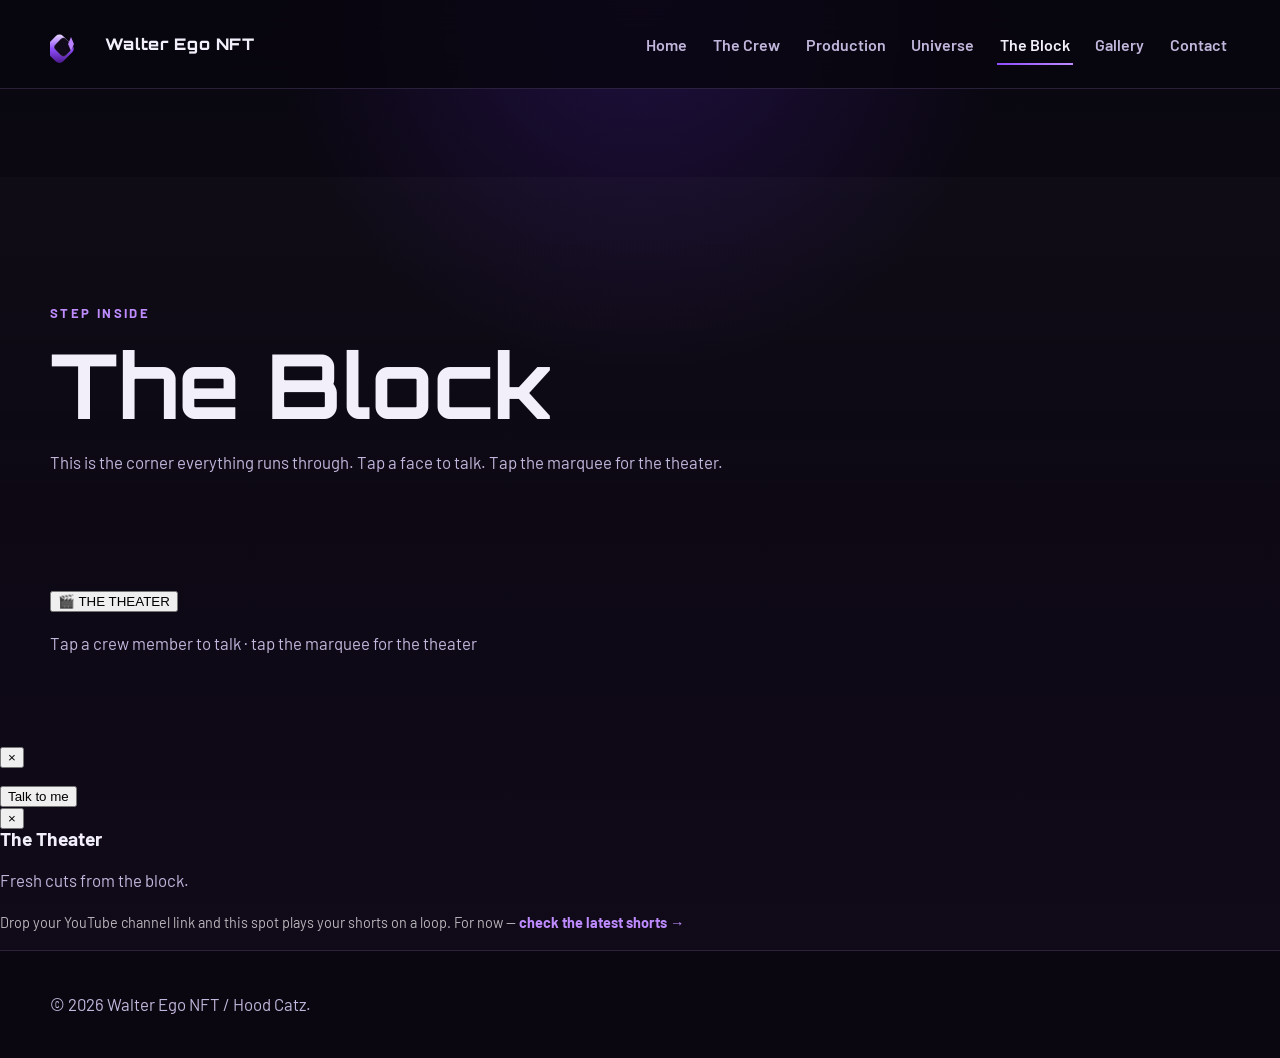
==== block.html @ 06fc2c86 "Add block.html — interactive Block scene with crew hotspots + theater" ====
<!DOCTYPE html>
<html lang="en">
<head>
  <meta charset="UTF-8" />
  <meta name="viewport" content="width=device-width, initial-scale=1.0" />
  <title>The Block | Walter Ego NFT</title>
  <meta name="description" content="Step onto the block — talk to the Hood Catz crew and catch the theater reel." />
  <link rel="preconnect" href="https://fonts.googleapis.com">
  <link rel="preconnect" href="https://fonts.gstatic.com" crossorigin>
  <link href="https://fonts.googleapis.com/css2?family=Barlow:wght@400;500;600;700;800&family=Orbitron:wght@500;700;800&display=swap" rel="stylesheet">
  <link rel="stylesheet" href="assets/css/styles.css" />
  <link rel="stylesheet" href="assets/css/block.css" />
</head>
<body>
  <header class="site-header">
    <div class="container nav-wrap">
      <a class="brand" href="index.html"><img src="assets/img/purple-diamond.svg" alt="Walter Ego NFT logo" /><span>Walter Ego NFT</span></a>
      <button class="nav-toggle" aria-label="Open navigation">☰</button>
      <nav class="site-nav">
        <a href="index.html">Home</a>
        <a href="crew.html">The Crew</a>
        <a href="production.html">Production</a>
        <a href="universe.html">Universe</a>
        <a class="active" href="block.html">The Block</a>
        <a href="gallery.html">Gallery</a>
        <a href="contact.html">Contact</a>
      </nav>
    </div>
  </header>

  <main class="page-main">
    <section class="page-hero slim">
      <div class="container">
        <p class="eyebrow">Step inside</p>
        <h1>The Block</h1>
        <p>This is the corner everything runs through. Tap a face to talk. Tap the marquee for the theater.</p>
      </div>
    </section>

    <section class="section">
      <div class="container">
        <div class="block-scene" id="blockScene">
          <div class="sky-glow"></div>
          <div class="skyline"></div>
          <button class="theater-marquee" id="theaterBtn" type="button">🎬 THE THEATER</button>
          <div class="block-street"></div>
          <div class="hotspot-layer" id="hotspotLayer"></div>
          <p class="block-hint">Tap a crew member to talk · tap the marquee for the theater</p>
        </div>
      </div>
    </section>
  </main>

  <div class="block-overlay" id="charOverlay">
    <div class="block-panel" id="charPanel">
      <button class="close-btn" data-close>&times;</button>
      <h3 id="charName"></h3>
      <p class="panel-role" id="charRole"></p>
      <div class="line-log" id="charLine"></div>
      <button class="talk-btn" id="talkBtn">Talk to me</button>
    </div>
  </div>

  <div class="block-overlay" id="theaterOverlay">
    <div class="block-panel theater-panel" id="theaterPanel">
      <button class="close-btn" data-close>&times;</button>
      <h3>The Theater</h3>
      <p class="panel-role">Fresh cuts from the block.</p>
      <div id="theaterEmbed">
        <p style="color:rgba(255,255,255,0.7); font-size:0.9rem;">
          Drop your YouTube channel link and this spot plays your shorts on a loop.
          For now — <a href="https://www.youtube.com/results?search_query=alter+ego+entertainment+hood+catz" target="_blank" rel="noopener" style="color:var(--purple-2); font-weight:700;">check the latest shorts →</a>
        </p>
      </div>
    </div>
  </div>

  <footer class="site-footer">
    <div class="container footer-wrap"><p>© 2026 Walter Ego NFT / Hood Catz.</p></div>
  </footer>
  <script src="assets/js/app.js"></script>
  <script src="assets/js/block.js"></script>
</body>
</html>
---- assets/css/styles.css ----
:root {
  --bg: #09070f;
  --bg-soft: #120d1d;
  --panel: rgba(21, 15, 34, 0.86);
  --panel-2: rgba(27, 18, 44, 0.72);
  --text: #f2effa;
  --muted: #c1b6db;
  --line: rgba(194, 155, 255, 0.18);
  --purple: #8f4dff;
  --purple-2: #be8cff;
  --purple-3: #6f2ded;
  --glow: 0 0 30px rgba(143, 77, 255, 0.25);
  --radius: 22px;
  --max: 1180px;
}

* { box-sizing: border-box; }
html { scroll-behavior: smooth; }
body {
  margin: 0;
  font-family: 'Barlow', sans-serif;
  background:
    radial-gradient(circle at top, rgba(111, 45, 237, 0.22), transparent 30%),
    linear-gradient(180deg, #09070f 0%, #110a1a 100%);
  color: var(--text);
}

a { color: inherit; text-decoration: none; }
img { max-width: 100%; display: block; }

.container { width: min(calc(100% - 2rem), var(--max)); margin: 0 auto; }
.section { padding: 4.5rem 0; }
.alt-bg { background: rgba(255,255,255,0.02); }
.page-main { padding-top: 88px; }

.site-header {
  position: sticky;
  top: 0;
  z-index: 50;
  backdrop-filter: blur(18px);
  background: rgba(8, 6, 14, 0.8);
  border-bottom: 1px solid var(--line);
}

.nav-wrap {
  min-height: 88px;
  display: flex;
  align-items: center;
  justify-content: space-between;
  gap: 1rem;
}

.brand {
  display: inline-flex;
  align-items: center;
  gap: 0.8rem;
  font-family: 'Orbitron', sans-serif;
  font-weight: 800;
  letter-spacing: 0.04em;
}

.brand img { width: 42px; height: 42px; }
.site-nav {
  display: flex;
  gap: 1.2rem;
  align-items: center;
}

.site-nav a {
  color: var(--muted);
  font-weight: 600;
  padding: 0.45rem 0.2rem;
  position: relative;
}
.site-nav a.active,
.site-nav a:hover { color: var(--text); }
.site-nav a.active::after,
.site-nav a:hover::after {
  content: "";
  position: absolute;
  left: 0;
  bottom: -0.25rem;
  width: 100%;
  height: 2px;
  background: linear-gradient(90deg, var(--purple), var(--purple-2));
}

.nav-toggle {
  display: none;
  background: transparent;
  border: 1px solid var(--line);
  color: var(--text);
  font-size: 1.3rem;
  padding: 0.5rem 0.8rem;
  border-radius: 12px;
}

.hero {
  position: relative;
  min-height: calc(100vh - 88px);
  display: grid;
  align-items: center;
  overflow: hidden;
}

.hero::before {
  content: "";
  position: absolute;
  inset: 0;
  background:
    linear-gradient(90deg, rgba(9,7,15,0.85), rgba(9,7,15,0.45)),
    radial-gradient(circle at 75% 25%, rgba(190, 140, 255, 0.20), transparent 25%),
    url('../img/hero-placeholder.jpg') center/cover no-repeat;
  opacity: 1;
}

.hero-overlay {
  position: absolute;
  inset: 0;
  background:
    linear-gradient(180deg, rgba(8,6,14,0.25), rgba(8,6,14,0.8)),
    repeating-linear-gradient(135deg, rgba(255,255,255,0.02), rgba(255,255,255,0.02) 2px, transparent 2px, transparent 14px);
}

.hero-grid,
.page-hero .container,
.split-layout,
.intro-grid,
.contact-grid,
.footer-wrap { position: relative; z-index: 1; }
.hero-grid {
  display: grid;
  grid-template-columns: 1.25fr 0.9fr;
  gap: 2rem;
  padding: 4rem 0;
}

.eyebrow,
.section-tag,
.mini-label {
  text-transform: uppercase;
  letter-spacing: 0.18em;
  color: var(--purple-2);
  font-size: 0.82rem;
  font-weight: 700;
}

h1, h2, h3 {
  margin: 0 0 0.8rem;
  line-height: 1.05;
}

h1 {
  font-family: 'Orbitron', sans-serif;
  font-size: clamp(2.8rem, 7vw, 5.8rem);
  max-width: 10ch;
}
h1 span { color: var(--purple-2); text-shadow: 0 0 24px rgba(190,140,255,0.5); }
h2 { font-size: clamp(2rem, 3.5vw, 3rem); }
h3 { font-size: 1.2rem; }

.hero-text,
p, li, label { color: var(--muted); font-size: 1.05rem; line-height: 1.7; }

.cta-row {
  display: flex;
  gap: 1rem;
  flex-wrap: wrap;
  margin-top: 1.5rem;
}

.btn {
  display: inline-flex;
  align-items: center;
  justify-content: center;
  min-height: 48px;
  padding: 0.85rem 1.3rem;
  border-radius: 999px;
  border: 1px solid var(--line);
  font-weight: 700;
  transition: 0.25s ease;
}

.btn-primary {
  background: linear-gradient(135deg, var(--purple), var(--purple-2));
  color: #100817;
  box-shadow: var(--glow);
}
.btn-secondary {
  background: rgba(255,255,255,0.04);
  color: var(--text);
}
.btn:hover { transform: translateY(-2px); }

.panel,
.info-card,
.profile-card,
.glass {
  background: var(--panel);
  border: 1px solid var(--line);
  border-radius: var(--radius);
  box-shadow: var(--glow);
}

.panel,
.info-card,
.profile-card { padding: 1.5rem; }
.glass { backdrop-filter: blur(16px); }
.glow-panel { background: linear-gradient(180deg, rgba(32,20,51,0.95), rgba(16,10,27,0.95)); }

.diamond-frame {
  width: min(100%, 400px);
  aspect-ratio: 1/1;
  margin: auto;
  transform: rotate(45deg);
  border-radius: 28px;
  padding: 1px;
  background: linear-gradient(135deg, rgba(255,255,255,0.35), rgba(143,77,255,0.85), rgba(255,255,255,0.18));
  box-shadow: 0 0 40px rgba(143, 77, 255, 0.4);
}

.diamond-content {
  width: 100%;
  height: 100%;
  transform: rotate(-45deg);
  border-radius: 28px;
  background: linear-gradient(180deg, rgba(18,13,29,0.95), rgba(9,7,15,0.95));
  padding: 2.2rem;
  display: flex;
  flex-direction: column;
  justify-content: center;
}

.diamond-content ul,
.clean-list {
  padding-left: 1.2rem;
  margin: 1rem 0 0;
}

.section-head { margin-bottom: 1.5rem; }
.intro-grid,
.split-layout,
.contact-grid { display: grid; grid-template-columns: repeat(2, 1fr); gap: 1.5rem; }
.card-grid { display: grid; gap: 1.3rem; }
.card-grid.three { grid-template-columns: repeat(3, 1fr); }
.card-grid.two { grid-template-columns: repeat(2, 1fr); }

.info-card,
.profile-card { min-height: 180px; }
.role { color: var(--purple-2); font-weight: 700; margin-top: -0.2rem; }

.timeline {
  display: grid;
  gap: 1rem;
}
.timeline-item {
  display: grid;
  grid-template-columns: 64px 1fr;
  gap: 1rem;
  align-items: start;
  padding: 1rem;
  border: 1px solid var(--line);
  border-radius: 18px;
  background: var(--panel-2);
}
.timeline-item span {
  display: grid;
  place-items: center;
  width: 64px;
  height: 64px;
  border-radius: 16px;
  background: linear-gradient(135deg, var(--purple), var(--purple-2));
  color: #100817;
  font-family: 'Orbitron', sans-serif;
  font-weight: 800;
}

.page-hero {
  padding: 3rem 0 1.5rem;
  background: linear-gradient(180deg, rgba(255,255,255,0.02), transparent);
}
.page-hero.slim { padding-top: 7rem; }

.gallery-grid {
  display: grid;
  grid-template-columns: repeat(3, 1fr);
  gap: 1rem;
}
.gallery-tile {
  min-height: 220px;
  border-radius: 24px;
  border: 1px dashed rgba(190, 140, 255, 0.4);
  display: grid;
  place-items: center;
  font-weight: 700;
  color: var(--purple-2);
  background: linear-gradient(135deg, rgba(143,77,255,0.08), rgba(255,255,255,0.02));
}

.gallery-photo {
  position: relative;
  min-height: 220px;
  border-radius: 24px;
  overflow: hidden;
  border: 1px solid rgba(190, 140, 255, 0.3);
}
.gallery-photo img {
  width: 100%;
  height: 100%;
  object-fit: cover;
  display: block;
}
.gallery-photo .caption {
  position: absolute;
  left: 0;
  right: 0;
  bottom: 0;
  padding: 0.6rem 0.9rem;
  font-weight: 700;
  font-size: 0.85rem;
  color: #fff;
  background: linear-gradient(180deg, rgba(0,0,0,0), rgba(10,0,20,0.85));
}

.contact-form label {
  display: block;
  margin-bottom: 1rem;
  font-weight: 600;
}
.contact-form input,
.contact-form textarea {
  width: 100%;
  margin-top: 0.45rem;
  background: rgba(255,255,255,0.04);
  border: 1px solid var(--line);
  color: var(--text);
  border-radius: 14px;
  padding: 0.95rem 1rem;
  font: inherit;
}
.form-note { font-size: 0.95rem; }

.site-footer {
  border-top: 1px solid var(--line);
  padding: 1.4rem 0;
  background: rgba(8, 6, 14, 0.7);
}
.footer-wrap {
  display: flex;
  justify-content: space-between;
  gap: 1rem;
  align-items: center;
}
.footer-links { display: flex; gap: 1rem; }

@media (max-width: 920px) {
  .hero-grid,
  .intro-grid,
  .split-layout,
  .contact-grid,
  .card-grid.three,
  .gallery-grid {
    grid-template-columns: 1fr;
  }

  .card-grid.two { grid-template-columns: 1fr; }

  .site-nav {
    position: absolute;
    right: 1rem;
    top: 84px;
    display: none;
    flex-direction: column;
    background: rgba(11, 8, 18, 0.96);
    border: 1px solid var(--line);
    border-radius: 18px;
    padding: 1rem;
    min-width: 220px;
  }

  .site-nav.open { display: flex; }
  .nav-toggle { display: inline-flex; }
}

@media (max-width: 620px) {
  .hero { min-height: auto; padding-top: 2rem; }
  h1 { max-width: 100%; }
  .footer-wrap { flex-direction: column; align-items: flex-start; }
}


/* Merch + NFT drops additions */
.page-hero--compact{
  min-height:42vh;
  display:flex;
  align-items:center;
}
.product-grid,.drop-grid{
  display:grid;
  grid-template-columns:repeat(auto-fit,minmax(240px,1fr));
  gap:1.25rem;
  margin-top:1.5rem;
}
.product-card,.drop-card{
  background:rgba(16,10,28,.86);
  border:1px solid rgba(210,168,255,.16);
  border-radius:22px;
  overflow:hidden;
  box-shadow:0 16px 40px rgba(0,0,0,.28);
  transition:transform .2s ease, box-shadow .2s ease, border-color .2s ease;
}
.product-card:hover,.drop-card:hover{
  transform:translateY(-4px);
  box-shadow:0 22px 55px rgba(94,38,173,.28);
  border-color:rgba(210,168,255,.34);
}
.card-art{
  aspect-ratio:4/3;
  display:grid;
  place-items:center;
  background:
    radial-gradient(circle at top, rgba(168,85,247,.3), transparent 45%),
    linear-gradient(135deg, rgba(91,33,182,.55), rgba(15,23,42,.9));
  color:#f5eaff;
  font-weight:700;
  letter-spacing:.08em;
  text-transform:uppercase;
  padding:1rem;
  text-align:center;
}
.card-body{padding:1.2rem;}
.price-row{
  display:flex;
  align-items:center;
  justify-content:space-between;
  gap:1rem;
  margin-top:1rem;
  flex-wrap:wrap;
}
.price{font-size:1.15rem;font-weight:700;color:#f7d3ff;}
.badge-row{
  display:flex;
  gap:.5rem;
  flex-wrap:wrap;
  margin:.75rem 0 0;
}
.badge{
  display:inline-flex;
  align-items:center;
  padding:.35rem .65rem;
  border-radius:999px;
  background:rgba(168,85,247,.16);
  border:1px solid rgba(216,180,254,.2);
  color:#ead5ff;
  font-size:.82rem;
}
.drop-stats{
  display:grid;
  grid-template-columns:repeat(auto-fit,minmax(140px,1fr));
  gap:.85rem;
  margin-top:1rem;
}
.stat-box{
  padding:1rem;
  border-radius:18px;
  background:rgba(255,255,255,.04);
  border:1px solid rgba(255,255,255,.08);
}
.cta-row{
  display:flex;
  gap:.8rem;
  flex-wrap:wrap;
  margin-top:1.25rem;
}
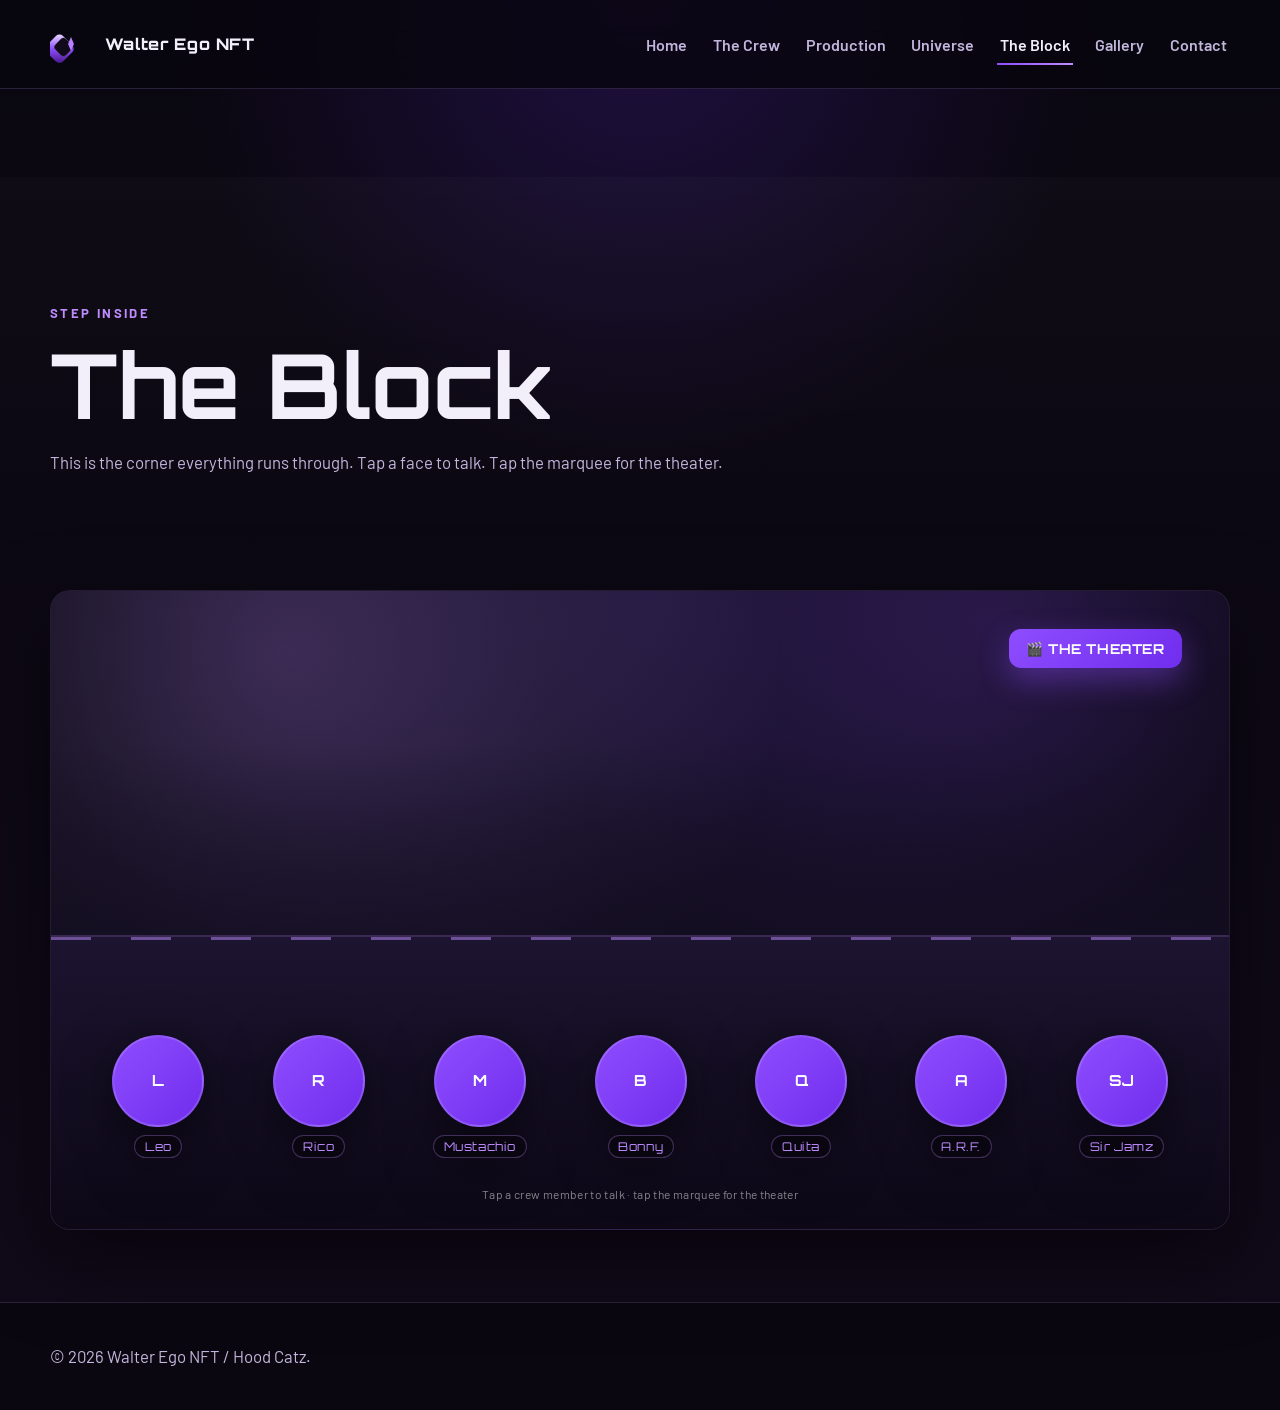
==== commit 7e0dfa9b: "Wire theater panel to real YouTube channel" ====
--- a/block.html
+++ b/block.html
@@ -67,9 +67,9 @@
       <h3>The Theater</h3>
       <p class="panel-role">Fresh cuts from the block.</p>
       <div id="theaterEmbed">
-        <p style="color:rgba(255,255,255,0.7); font-size:0.9rem;">
-          Drop your YouTube channel link and this spot plays your shorts on a loop.
-          For now — <a href="https://www.youtube.com/results?search_query=alter+ego+entertainment+hood+catz" target="_blank" rel="noopener" style="color:var(--purple-2); font-weight:700;">check the latest shorts →</a>
+        <iframe src="https://www.youtube.com/embed?listType=user_uploads&list=walterego-v2q" title="Walter Ego Hood Catz shorts" allow="accelerometer; autoplay; encrypted-media; gyroscope; picture-in-picture" allowfullscreen></iframe>
+        <p style="color:rgba(255,255,255,0.7); font-size:0.85rem; margin-top:0.6rem;">
+          <a href="https://youtube.com/@walterego-v2q" target="_blank" rel="noopener" style="color:var(--purple-2); font-weight:700;">Watch all shorts on the channel →</a>
         </p>
       </div>
     </div>
--- a/assets/css/block.css
+++ b/assets/css/block.css
@@ -0,0 +1,223 @@
+/* === The Block — interactive scene === */
+.block-scene {
+  position: relative;
+  width: 100%;
+  min-height: 640px;
+  border-radius: 20px;
+  overflow: hidden;
+  background: radial-gradient(circle at 50% 0%, #1a1230 0%, #09070f 70%);
+  box-shadow: 0 30px 80px rgba(0,0,0,0.5);
+  border: 1px solid rgba(190,140,255,0.15);
+}
+
+.block-scene .sky-glow {
+  position: absolute;
+  inset: 0;
+  background: radial-gradient(circle at 20% 10%, rgba(190,140,255,0.25), transparent 45%),
+              radial-gradient(circle at 80% 5%, rgba(143,77,255,0.2), transparent 40%);
+  pointer-events: none;
+}
+
+.block-scene .skyline {
+  position: absolute;
+  left: 0; right: 0; bottom: 46%;
+  height: 30%;
+  background: linear-gradient(180deg, transparent, rgba(20,14,35,0.9));
+  opacity: 0.8;
+}
+
+.block-street {
+  position: absolute;
+  left: 0; right: 0; bottom: 0;
+  height: 46%;
+  background: linear-gradient(180deg, #1c1430 0%, #0c0816 100%);
+  border-top: 2px solid rgba(190,140,255,0.25);
+}
+
+.block-street::before {
+  content: "";
+  position: absolute;
+  top: 0; left: 0; right: 0;
+  height: 3px;
+  background: repeating-linear-gradient(90deg, var(--purple-2) 0 40px, transparent 40px 80px);
+  opacity: 0.5;
+}
+
+.hotspot-layer {
+  position: absolute;
+  inset: 0;
+  display: flex;
+  align-items: flex-end;
+  justify-content: space-around;
+  padding: 0 3% 6%;
+  flex-wrap: wrap;
+  gap: 1rem;
+}
+
+.hotspot {
+  position: relative;
+  border: none;
+  background: none;
+  cursor: pointer;
+  display: flex;
+  flex-direction: column;
+  align-items: center;
+  gap: 0.5rem;
+  padding: 0;
+  transition: transform 0.25s ease;
+  filter: drop-shadow(0 10px 24px rgba(0,0,0,0.55));
+}
+
+.hotspot:hover,
+.hotspot:focus-visible { transform: translateY(-10px) scale(1.04); }
+
+.hotspot .avatar-disc {
+  width: 92px;
+  height: 92px;
+  border-radius: 50%;
+  background: linear-gradient(135deg, var(--purple), var(--purple-3));
+  border: 2px solid rgba(255,255,255,0.15);
+  display: flex;
+  align-items: center;
+  justify-content: center;
+  font-family: "Orbitron", sans-serif;
+  font-weight: 700;
+  font-size: 0.95rem;
+  color: #fff;
+  text-align: center;
+  box-shadow: 0 0 0 0 rgba(190,140,255,0.6);
+  animation: pulse-ring 3.2s infinite;
+}
+
+@keyframes pulse-ring {
+  0% { box-shadow: 0 0 0 0 rgba(190,140,255,0.45); }
+  70% { box-shadow: 0 0 0 14px rgba(190,140,255,0); }
+  100% { box-shadow: 0 0 0 0 rgba(190,140,255,0); }
+}
+
+.hotspot .hotspot-label {
+  font-family: "Orbitron", sans-serif;
+  font-size: 0.75rem;
+  letter-spacing: 0.05em;
+  color: var(--purple-2);
+  background: rgba(9,7,15,0.7);
+  padding: 0.2rem 0.6rem;
+  border-radius: 999px;
+  border: 1px solid rgba(190,140,255,0.3);
+}
+
+.theater-marquee {
+  position: absolute;
+  top: 6%;
+  right: 4%;
+  padding: 0.7rem 1.1rem;
+  border-radius: 12px;
+  background: linear-gradient(135deg, var(--purple), var(--purple-3));
+  color: #fff;
+  font-family: "Orbitron", sans-serif;
+  font-weight: 700;
+  font-size: 0.85rem;
+  letter-spacing: 0.04em;
+  cursor: pointer;
+  border: none;
+  box-shadow: 0 12px 30px rgba(143,77,255,0.4);
+  animation: marquee-flicker 4s infinite;
+}
+
+@keyframes marquee-flicker {
+  0%, 92%, 100% { opacity: 1; }
+  94% { opacity: 0.6; }
+  96% { opacity: 1; }
+}
+
+.block-hint {
+  position: absolute;
+  bottom: 2%;
+  left: 50%;
+  transform: translateX(-50%);
+  font-size: 0.75rem;
+  color: rgba(255,255,255,0.5);
+  letter-spacing: 0.03em;
+}
+
+/* Character dialogue panel */
+.block-overlay {
+  position: fixed;
+  inset: 0;
+  background: rgba(6,4,12,0.75);
+  backdrop-filter: blur(6px);
+  display: none;
+  align-items: center;
+  justify-content: center;
+  z-index: 200;
+  padding: 1.5rem;
+}
+.block-overlay.open { display: flex; }
+
+.block-panel {
+  max-width: 520px;
+  width: 100%;
+  background: linear-gradient(160deg, #16101f, #0d0a17);
+  border: 1px solid rgba(190,140,255,0.35);
+  border-radius: 18px;
+  padding: 1.8rem;
+  position: relative;
+  box-shadow: 0 30px 80px rgba(0,0,0,0.6);
+}
+
+.block-panel .close-btn {
+  position: absolute;
+  top: 0.8rem;
+  right: 1rem;
+  background: none;
+  border: none;
+  color: var(--purple-2);
+  font-size: 1.4rem;
+  cursor: pointer;
+}
+
+.block-panel h3 {
+  font-family: "Orbitron", sans-serif;
+  color: var(--purple-2);
+  margin-bottom: 0.1rem;
+}
+
+.block-panel .panel-role {
+  color: rgba(255,255,255,0.55);
+  font-size: 0.85rem;
+  margin-bottom: 0.9rem;
+}
+
+.block-panel .line-log {
+  min-height: 90px;
+  background: rgba(255,255,255,0.03);
+  border-radius: 10px;
+  padding: 0.9rem 1rem;
+  margin-bottom: 1rem;
+  font-size: 0.98rem;
+  line-height: 1.5;
+}
+
+.block-panel .talk-btn {
+  background: linear-gradient(135deg, var(--purple), var(--purple-2));
+  color: #fff;
+  border: none;
+  padding: 0.6rem 1.2rem;
+  border-radius: 999px;
+  font-weight: 700;
+  cursor: pointer;
+  font-size: 0.9rem;
+}
+
+.theater-panel iframe {
+  width: 100%;
+  aspect-ratio: 9/16;
+  max-height: 70vh;
+  border: none;
+  border-radius: 12px;
+}
+
+@media (max-width: 720px) {
+  .block-scene { min-height: 760px; }
+  .hotspot .avatar-disc { width: 72px; height: 72px; font-size: 0.8rem; }
+}
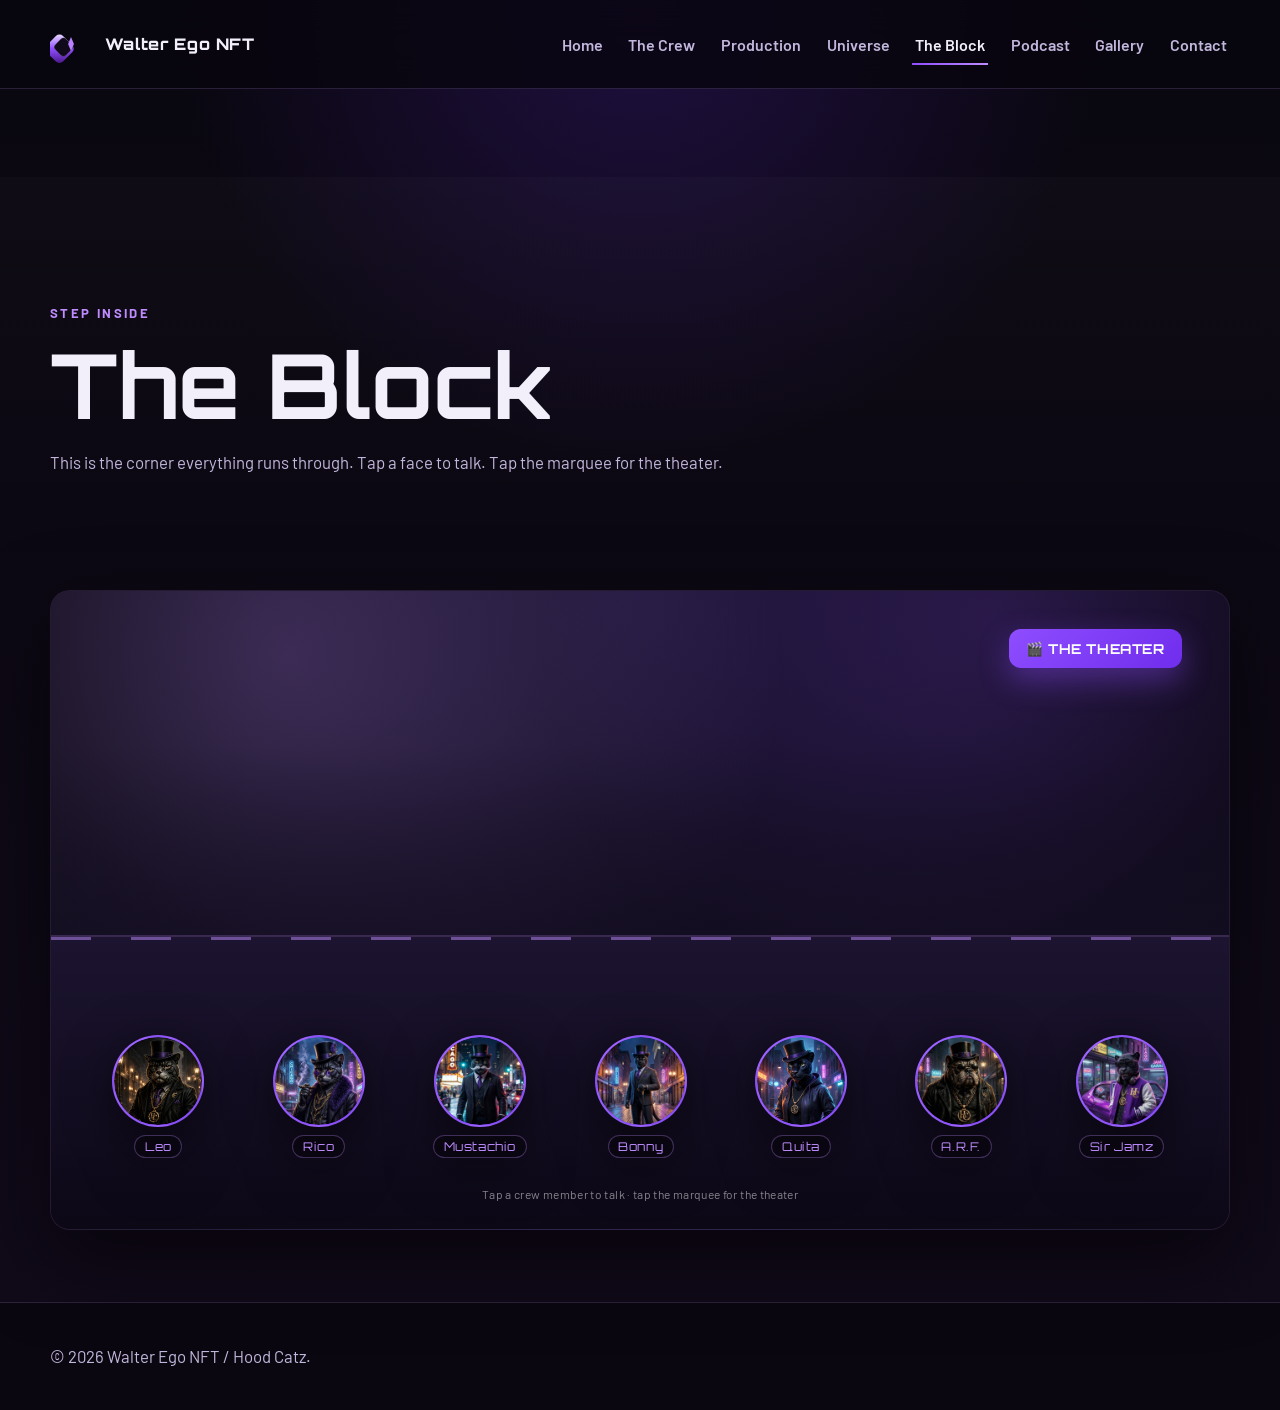
==== commit 6264b890: "Update block.html: Podcatz page + nav link" ====
--- a/block.html
+++ b/block.html
@@ -22,6 +22,7 @@
         <a href="production.html">Production</a>
         <a href="universe.html">Universe</a>
         <a class="active" href="block.html">The Block</a>
+        <a href="podcast.html">Podcast</a>
         <a href="gallery.html">Gallery</a>
         <a href="contact.html">Contact</a>
       </nav>
@@ -67,7 +68,7 @@
       <h3>The Theater</h3>
       <p class="panel-role">Fresh cuts from the block.</p>
       <div id="theaterEmbed">
-        <iframe src="https://www.youtube.com/embed?listType=user_uploads&list=walterego-v2q" title="Walter Ego Hood Catz shorts" allow="accelerometer; autoplay; encrypted-media; gyroscope; picture-in-picture" allowfullscreen></iframe>
+        <iframe src="https://www.youtube.com/embed/videoseries?list=UU1jd76N87ItTrWetoRTX7jw" title="Walter Ego Hood Catz shorts" allow="accelerometer; autoplay; encrypted-media; gyroscope; picture-in-picture" allowfullscreen></iframe>
         <p style="color:rgba(255,255,255,0.7); font-size:0.85rem; margin-top:0.6rem;">
           <a href="https://youtube.com/@walterego-v2q" target="_blank" rel="noopener" style="color:var(--purple-2); font-weight:700;">Watch all shorts on the channel →</a>
         </p>
--- a/assets/css/block.css
+++ b/assets/css/block.css
@@ -87,6 +87,51 @@
   text-align: center;
   box-shadow: 0 0 0 0 rgba(190,140,255,0.6);
   animation: pulse-ring 3.2s infinite;
+  overflow: hidden;
+}
+
+.hotspot .avatar-disc img {
+  width: 100%;
+  height: 100%;
+  object-fit: cover;
+  object-position: top center;
+  border-radius: 50%;
+}
+
+.block-panel .panel-avatar {
+  width: 96px;
+  height: 96px;
+  border-radius: 50%;
+  object-fit: cover;
+  object-position: top center;
+  border: 2px solid rgba(190,140,255,0.4);
+  float: right;
+  margin-left: 1rem;
+  box-shadow: 0 10px 26px rgba(0,0,0,0.5);
+}
+
+.block-panel .chat-form {
+  display: flex;
+  gap: 0.6rem;
+  margin-top: 0.9rem;
+}
+
+.block-panel .chat-input {
+  flex: 1;
+  background: rgba(255,255,255,0.06);
+  border: 1px solid rgba(190,140,255,0.3);
+  border-radius: 999px;
+  padding: 0.55rem 1rem;
+  color: #fff;
+  font-size: 0.9rem;
+}
+
+.block-panel .chat-input::placeholder { color: rgba(255,255,255,0.4); }
+
+.block-panel .chat-note {
+  font-size: 0.72rem;
+  color: rgba(255,255,255,0.4);
+  margin-top: 0.5rem;
 }
 
 @keyframes pulse-ring {
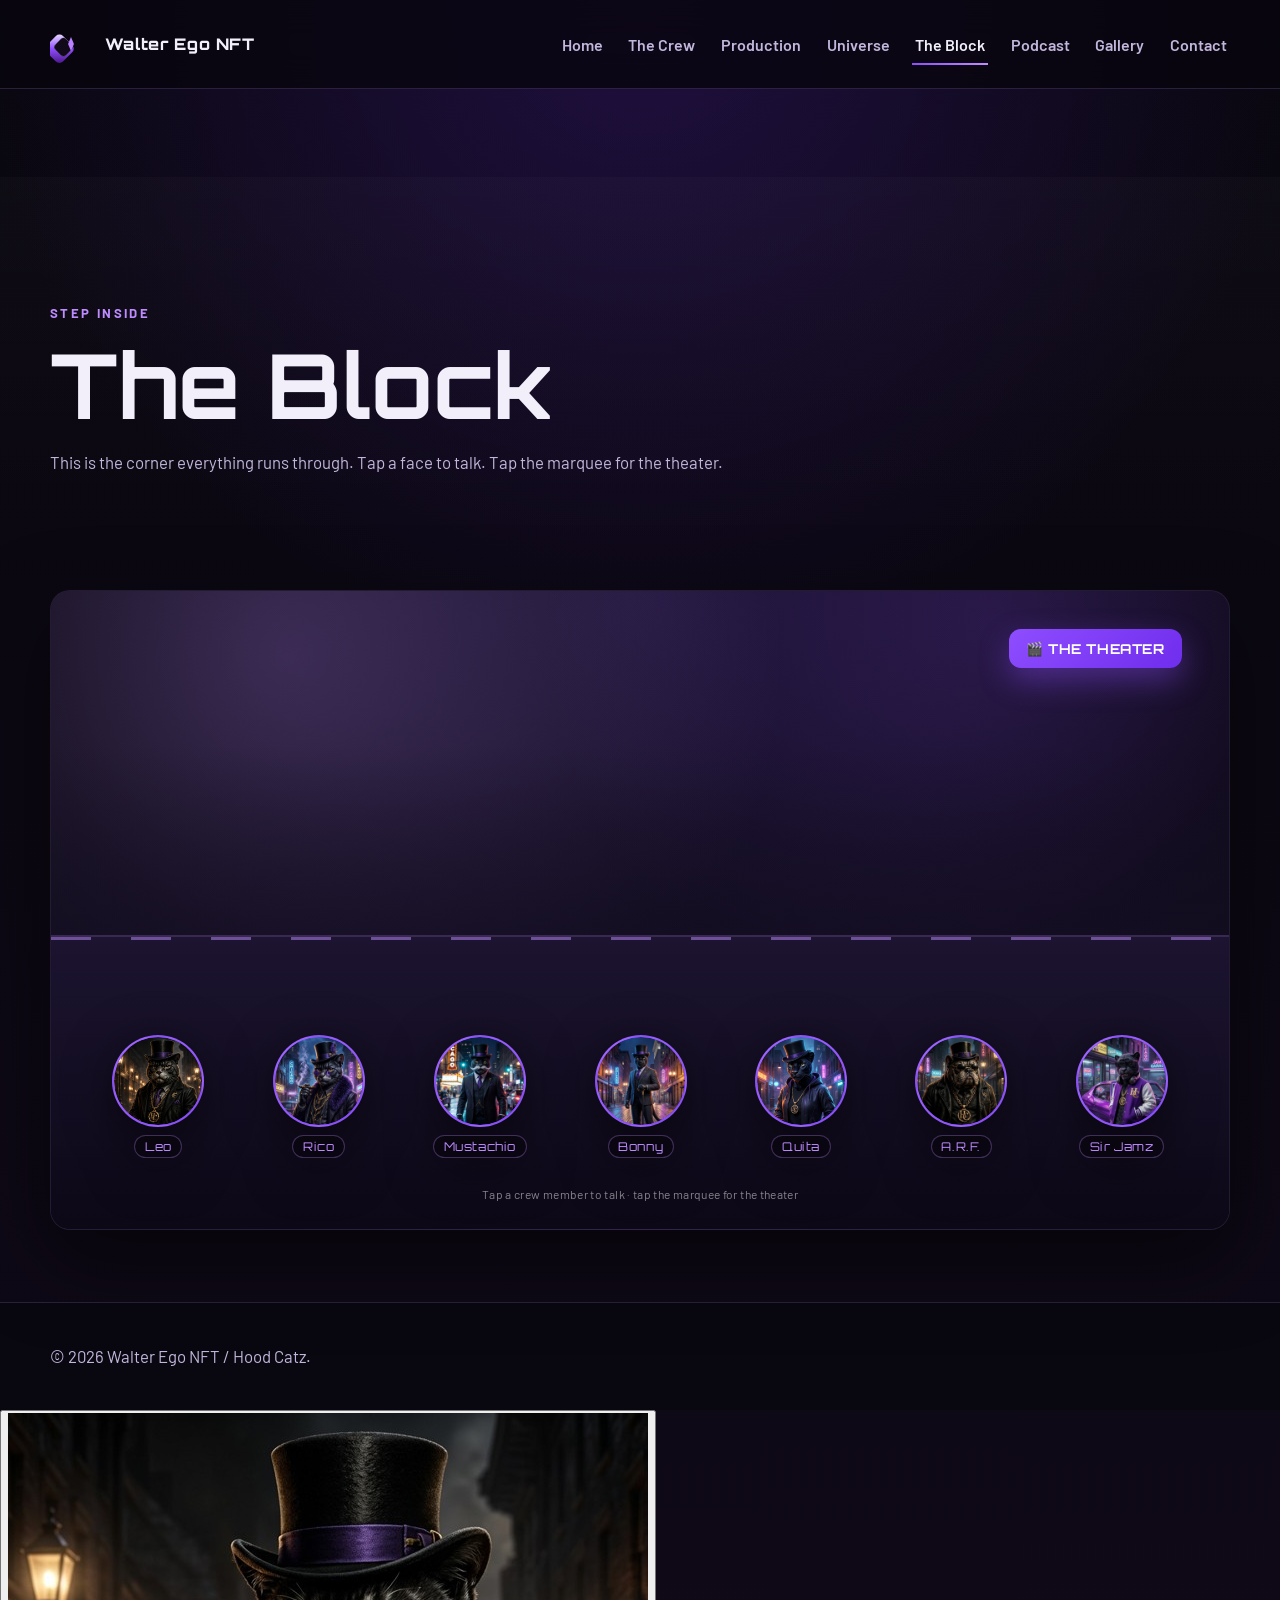
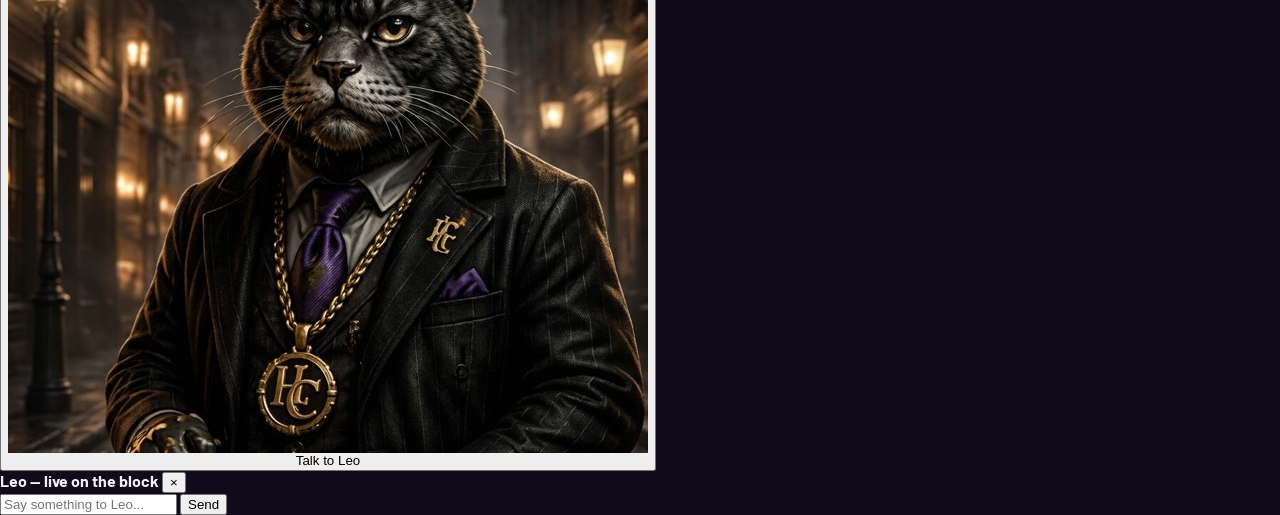
==== commit a12e63b3: "Update block.html: Podcatz page + nav link" ====
--- a/block.html
+++ b/block.html
@@ -79,7 +79,24 @@
   <footer class="site-footer">
     <div class="container footer-wrap"><p>© 2026 Walter Ego NFT / Hood Catz.</p></div>
   </footer>
+
+  <button id="leoChatLauncher" class="leo-chat-launcher" type="button">
+    <img src="assets/img/personas/leo-3d.jpg" alt="Leo" />
+    Talk to Leo
+  </button>
+  <div id="leoChatPanel" class="leo-chat-panel">
+    <div class="leo-chat-head">
+      <strong>Leo — live on the block</strong>
+      <button id="leoChatClose" class="leo-chat-close" type="button" aria-label="Close">×</button>
+    </div>
+    <div id="leoChatLog" class="leo-chat-log"></div>
+    <form id="leoChatForm" class="leo-chat-form">
+      <input id="leoChatInput" type="text" placeholder="Say something to Leo..." autocomplete="off" />
+      <button type="submit">Send</button>
+    </form>
+  </div>
   <script src="assets/js/app.js"></script>
+  <script src="assets/js/leo-chat.js"></script>
   <script src="assets/js/block.js"></script>
 </body>
 </html>
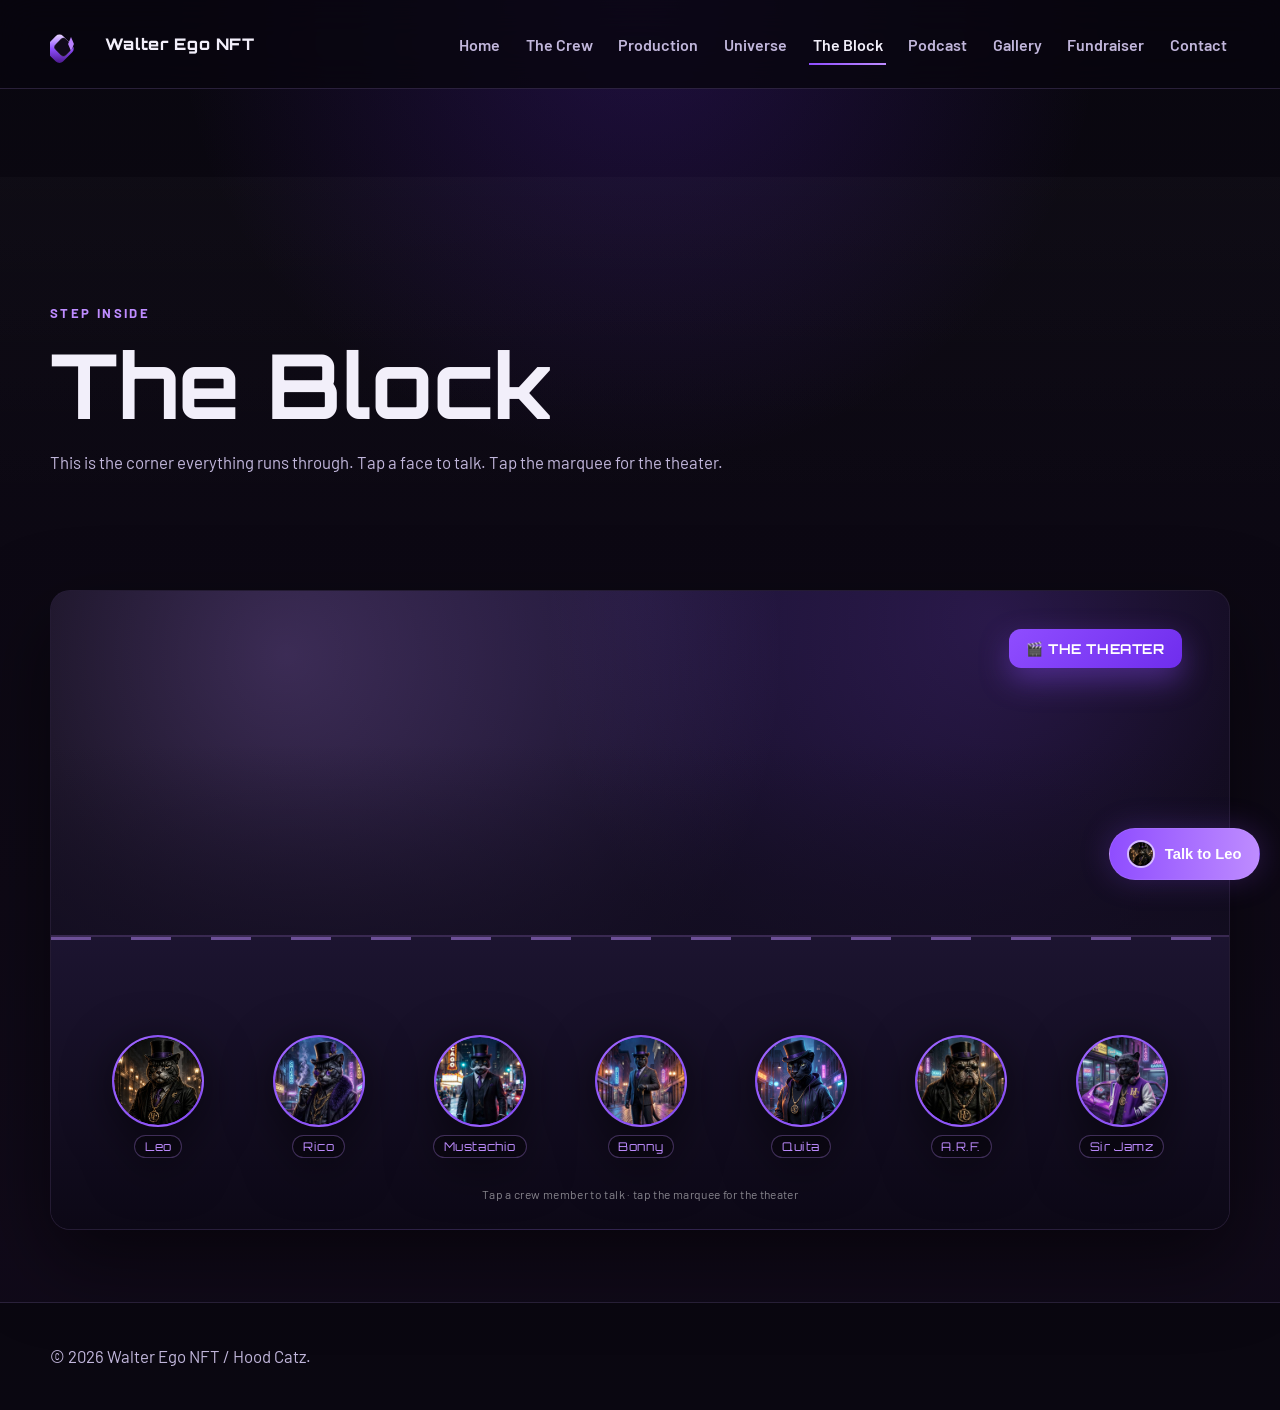
==== commit 30593ef6: "Update block.html: Podcatz page + nav link" ====
--- a/block.html
+++ b/block.html
@@ -24,6 +24,7 @@
         <a class="active" href="block.html">The Block</a>
         <a href="podcast.html">Podcast</a>
         <a href="gallery.html">Gallery</a>
+        <a href="fundraiser.html">Fundraiser</a>
         <a href="contact.html">Contact</a>
       </nav>
     </div>
--- a/assets/css/styles.css
+++ b/assets/css/styles.css
@@ -472,3 +472,112 @@
   flex-wrap:wrap;
   margin-top:1.25rem;
 }
+
+/* Leo Chat widget */
+.leo-chat-launcher {
+  position: fixed;
+  right: 1.25rem;
+  bottom: 1.25rem;
+  z-index: 60;
+  display: flex;
+  align-items: center;
+  gap: .6rem;
+  padding: .7rem 1.1rem;
+  border-radius: 999px;
+  border: 1px solid var(--line);
+  background: linear-gradient(90deg, var(--purple), var(--purple-2));
+  color: #fff;
+  font-weight: 700;
+  font-size: .92rem;
+  cursor: pointer;
+  box-shadow: var(--glow);
+}
+.leo-chat-launcher img {
+  width: 28px;
+  height: 28px;
+  border-radius: 50%;
+  object-fit: cover;
+  border: 2px solid rgba(255,255,255,.6);
+}
+.leo-chat-panel {
+  position: fixed;
+  right: 1.25rem;
+  bottom: 5.2rem;
+  z-index: 60;
+  width: min(340px, calc(100vw - 2.5rem));
+  max-height: 60vh;
+  display: none;
+  flex-direction: column;
+  border-radius: var(--radius);
+  background: var(--panel);
+  border: 1px solid var(--line);
+  box-shadow: var(--glow);
+  overflow: hidden;
+}
+.leo-chat-panel.open { display: flex; }
+.leo-chat-head {
+  display: flex;
+  align-items: center;
+  justify-content: space-between;
+  padding: .8rem 1rem;
+  border-bottom: 1px solid var(--line);
+  background: var(--panel-2);
+}
+.leo-chat-head strong { font-family: 'Orbitron', sans-serif; font-size: .85rem; }
+.leo-chat-close {
+  background: none;
+  border: none;
+  color: var(--muted);
+  font-size: 1.1rem;
+  cursor: pointer;
+}
+.leo-chat-log {
+  flex: 1;
+  overflow-y: auto;
+  padding: .9rem;
+  display: flex;
+  flex-direction: column;
+  gap: .5rem;
+}
+.leo-chat-msg { display: flex; }
+.leo-chat-msg.from-user { justify-content: flex-end; }
+.leo-chat-bubble {
+  max-width: 82%;
+  padding: .55rem .8rem;
+  border-radius: 14px;
+  font-size: .88rem;
+  line-height: 1.4;
+}
+.from-leo .leo-chat-bubble { background: var(--panel-2); color: var(--text); border: 1px solid var(--line); }
+.from-user .leo-chat-bubble { background: var(--purple-3); color: #fff; }
+.leo-chat-cta {
+  align-self: flex-start;
+  font-size: .8rem;
+  color: var(--purple-2);
+  text-decoration: underline;
+}
+.leo-chat-form {
+  display: flex;
+  gap: .5rem;
+  padding: .7rem;
+  border-top: 1px solid var(--line);
+  background: var(--panel-2);
+}
+.leo-chat-form input {
+  flex: 1;
+  border-radius: 10px;
+  border: 1px solid var(--line);
+  background: var(--bg-soft);
+  color: var(--text);
+  padding: .5rem .7rem;
+  font-size: .88rem;
+}
+.leo-chat-form button {
+  border-radius: 10px;
+  border: none;
+  background: linear-gradient(90deg, var(--purple), var(--purple-2));
+  color: #fff;
+  padding: .5rem .9rem;
+  font-weight: 700;
+  cursor: pointer;
+}
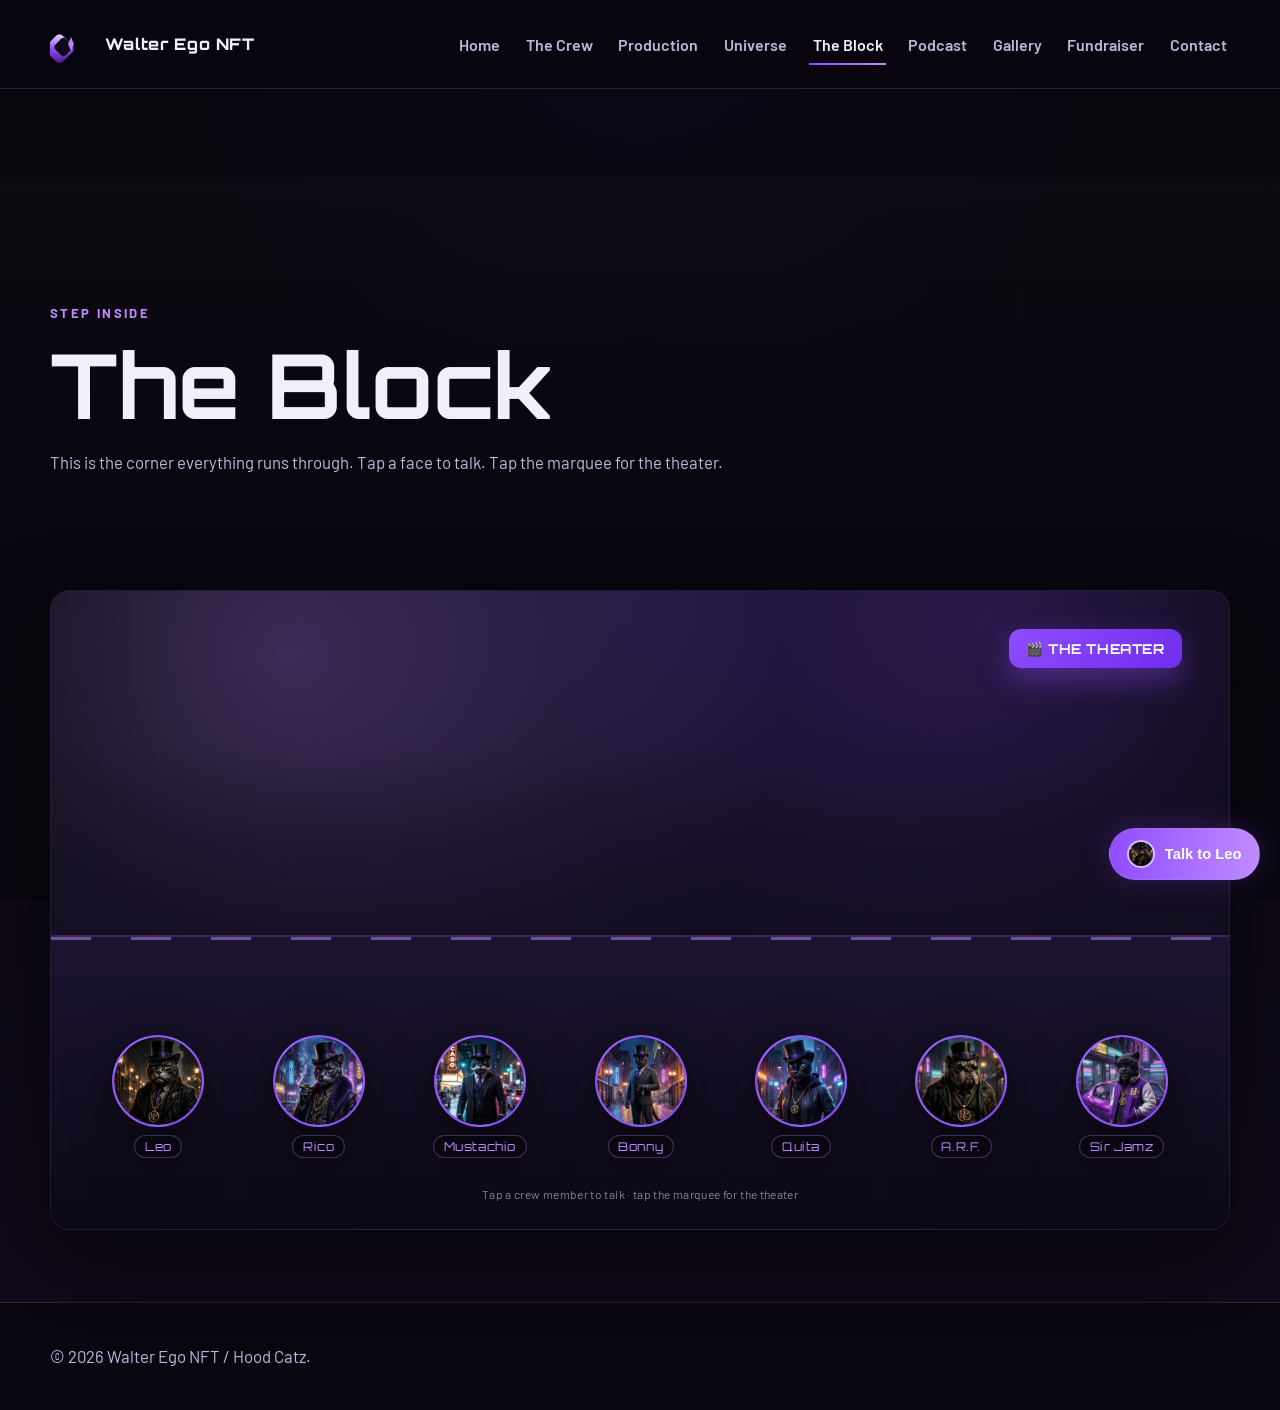
==== commit 8047b57b: "Add hood background CSS classes + wire per-page hood-bg body classes" ====
--- a/block.html
+++ b/block.html
@@ -11,7 +11,7 @@
   <link rel="stylesheet" href="assets/css/styles.css" />
   <link rel="stylesheet" href="assets/css/block.css" />
 </head>
-<body>
+<body class="hood-bg hood-bg--cn">
   <header class="site-header">
     <div class="container nav-wrap">
       <a class="brand" href="index.html"><img src="assets/img/purple-diamond.svg" alt="Walter Ego NFT logo" /><span>Walter Ego NFT</span></a>
--- a/assets/css/styles.css
+++ b/assets/css/styles.css
@@ -110,7 +110,7 @@
   background:
     linear-gradient(90deg, rgba(9,7,15,0.85), rgba(9,7,15,0.45)),
     radial-gradient(circle at 75% 25%, rgba(190, 140, 255, 0.20), transparent 25%),
-    url('../img/hero-placeholder.jpg') center/cover no-repeat;
+    url('../img/hood/hood-ca.jpg') center/cover no-repeat;
   opacity: 1;
 }
 
@@ -328,6 +328,7 @@
   font-weight: 600;
 }
 .contact-form input,
+.contact-form select,
 .contact-form textarea {
   width: 100%;
   margin-top: 0.45rem;
@@ -581,3 +582,29 @@
   font-weight: 700;
   cursor: pointer;
 }
+
+
+/* Hood background imagery (per-page neighborhood shots) */
+body.hood-bg { position: relative; }
+body.hood-bg::before {
+  content: "";
+  position: fixed;
+  inset: 0;
+  z-index: -2;
+  background-size: cover;
+  background-position: center;
+  background-attachment: fixed;
+}
+body.hood-bg::after {
+  content: "";
+  position: fixed;
+  inset: 0;
+  z-index: -1;
+  background:
+    linear-gradient(180deg, rgba(9,7,15,0.88), rgba(9,7,15,0.94)),
+    radial-gradient(circle at top, rgba(111, 45, 237, 0.16), transparent 35%);
+}
+body.hood-bg--ca::before { background-image: url('../img/hood/hood-ca.jpg'); }
+body.hood-bg--cn::before { background-image: url('../img/hood/hood-cn.jpg'); }
+body.hood-bg--hermitage::before { background-image: url('../img/hood/hood-hermitage909.jpg'); }
+body.hood-bg--hubtheater::before { background-image: url('../img/hood/hood-hubtheater.jpg'); }
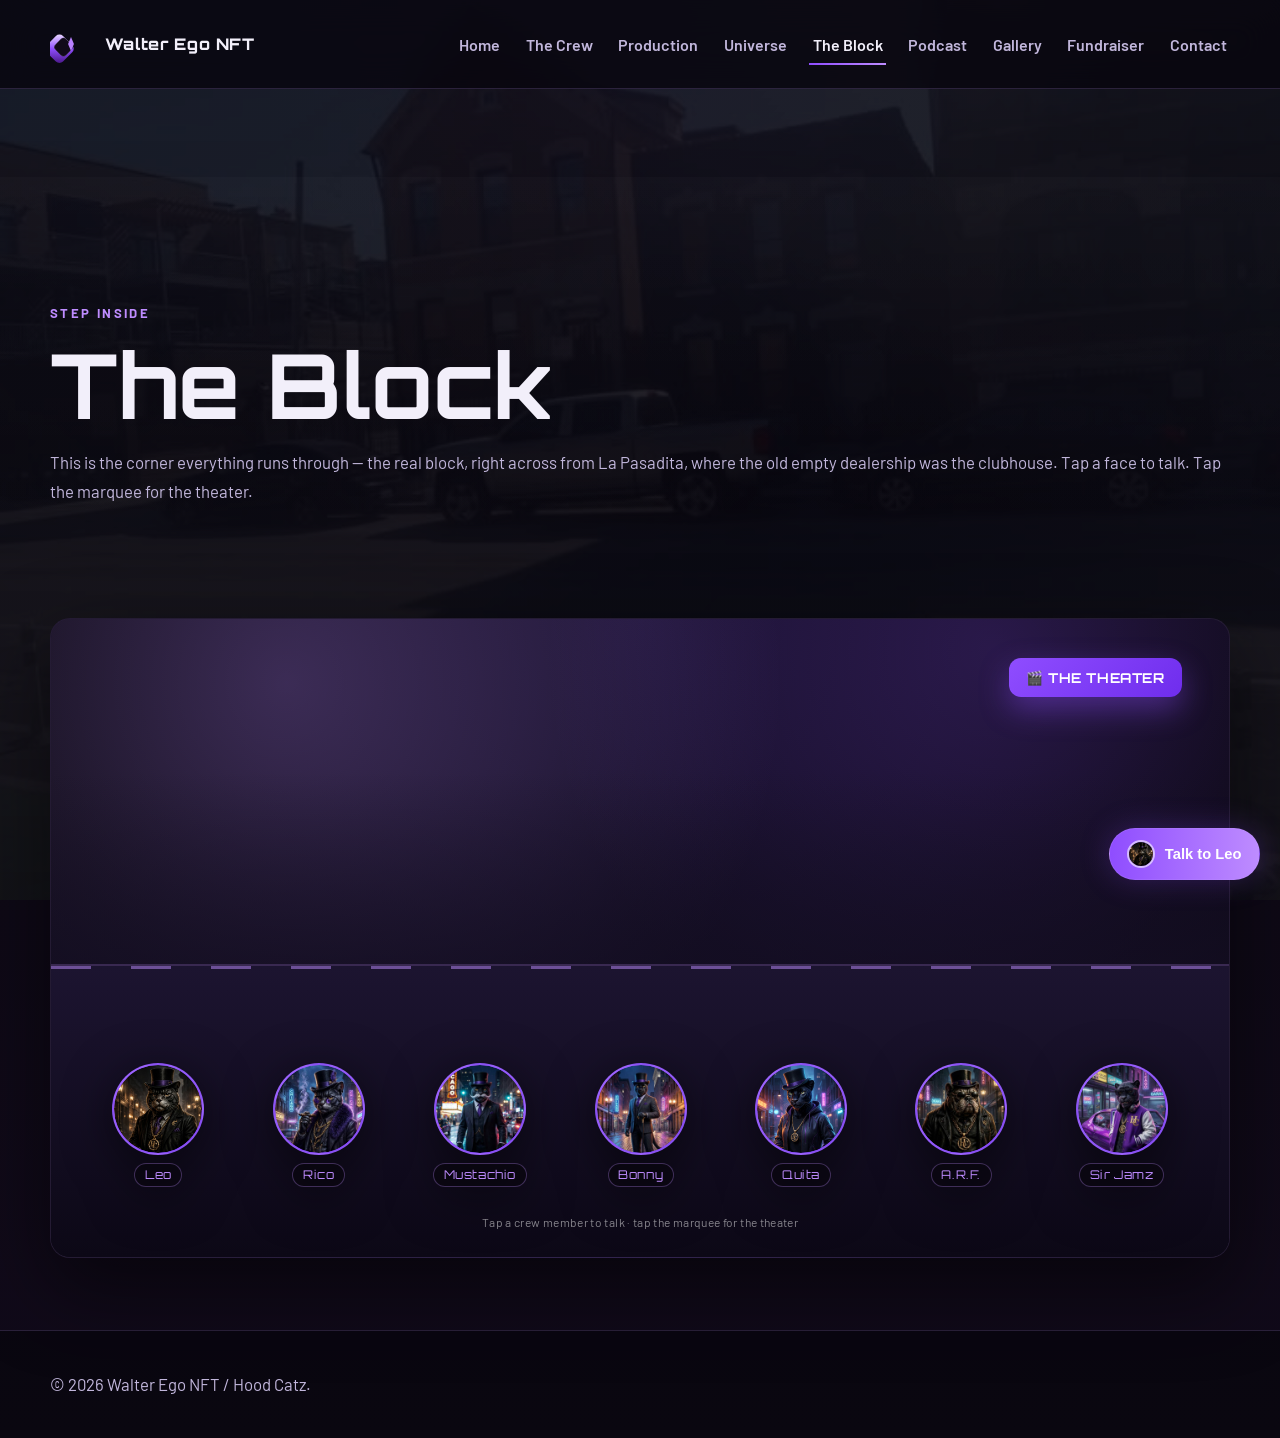
==== commit 902af6b7: "Add La Pasadita gallery section and real block/dealership background" ====
--- a/block.html
+++ b/block.html
@@ -11,7 +11,7 @@
   <link rel="stylesheet" href="assets/css/styles.css" />
   <link rel="stylesheet" href="assets/css/block.css" />
 </head>
-<body class="hood-bg hood-bg--cn">
+<body class="hood-bg hood-bg--realblock">
   <header class="site-header">
     <div class="container nav-wrap">
       <a class="brand" href="index.html"><img src="assets/img/purple-diamond.svg" alt="Walter Ego NFT logo" /><span>Walter Ego NFT</span></a>
@@ -35,7 +35,7 @@
       <div class="container">
         <p class="eyebrow">Step inside</p>
         <h1>The Block</h1>
-        <p>This is the corner everything runs through. Tap a face to talk. Tap the marquee for the theater.</p>
+        <p>This is the corner everything runs through — the real block, right across from La Pasadita, where the old empty dealership was the clubhouse. Tap a face to talk. Tap the marquee for the theater.</p>
       </div>
     </section>
 
--- a/assets/css/styles.css
+++ b/assets/css/styles.css
@@ -606,5 +606,6 @@
 }
 body.hood-bg--ca::before { background-image: url('../img/hood/hood-ca.jpg'); }
 body.hood-bg--cn::before { background-image: url('../img/hood/hood-cn.jpg'); }
+body.hood-bg--realblock::before { background-image: url('../img/hood/hood-the-block-real.jpg'); }
 body.hood-bg--hermitage::before { background-image: url('../img/hood/hood-hermitage909.jpg'); }
 body.hood-bg--hubtheater::before { background-image: url('../img/hood/hood-hubtheater.jpg'); }
